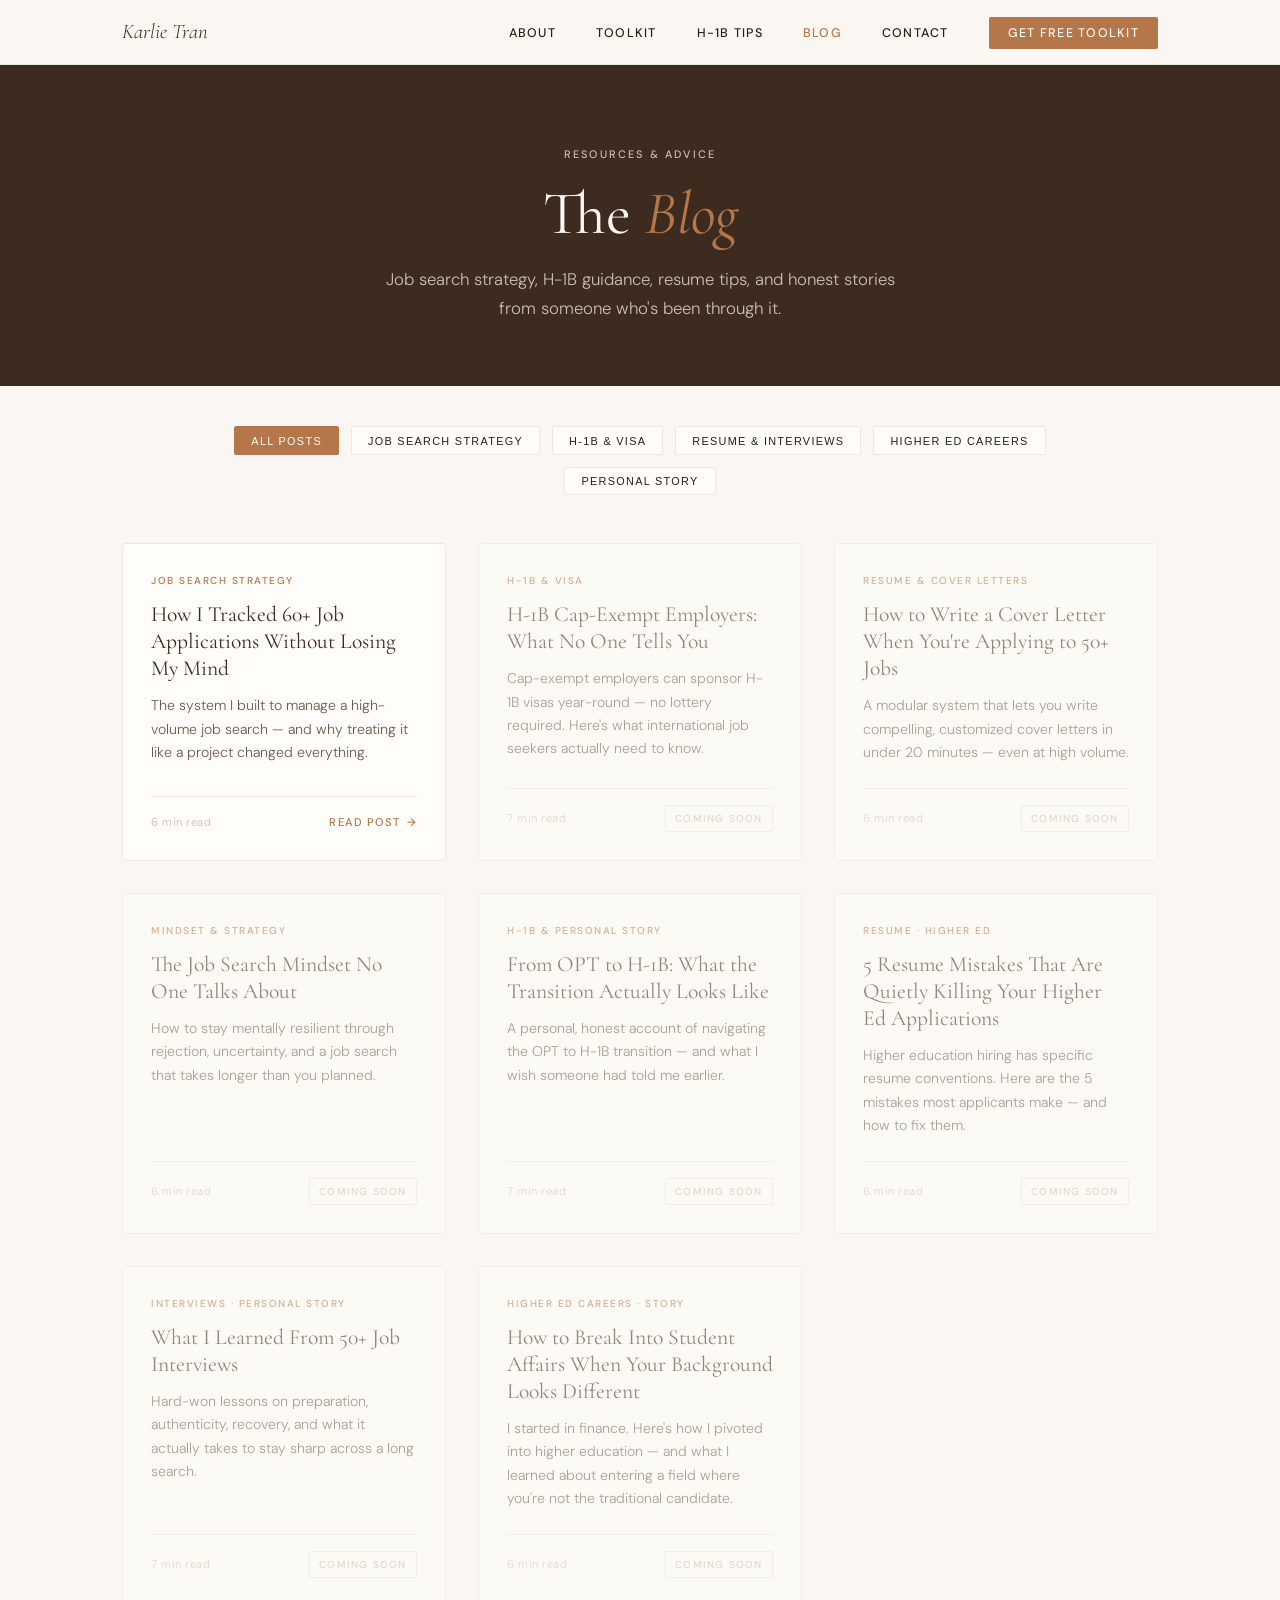
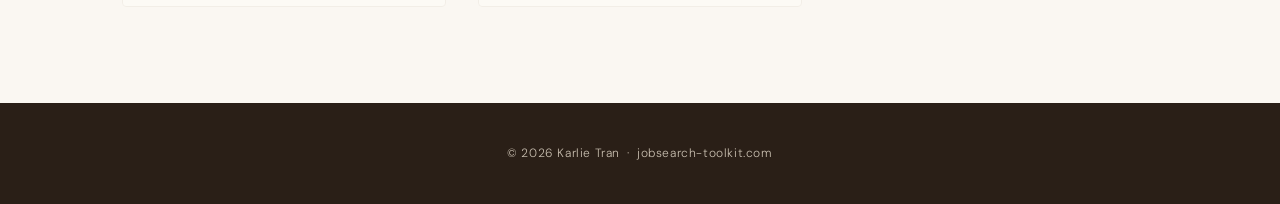
==== blog/index.html @ 343ec94d "Add files via upload" ====
<!DOCTYPE html>
<html lang="en">
<head>
  <meta charset="utf-8" />
  <meta name="viewport" content="width=device-width, initial-scale=1" />
  <title>Blog | Job Search Toolkit by Karlie Tran</title>
  <meta name="description" content="Career advice, H-1B tips, resume guidance, and job search strategy from Karlie Tran — Hall Coordinator at the University of Iowa." />
  <meta name="author" content="Karlie Tran" />
  <link rel="canonical" href="https://jobsearch-toolkit.com/blog/" />
  <meta property="og:type" content="website" />
  <meta property="og:url" content="https://jobsearch-toolkit.com/blog/" />
  <meta property="og:title" content="Blog | Job Search Toolkit by Karlie Tran" />
  <meta property="og:description" content="Career advice, H-1B tips, resume guidance, and job search strategy from Karlie Tran." />
  <link rel="preconnect" href="https://fonts.googleapis.com" />
  <link rel="preconnect" href="https://fonts.gstatic.com" crossorigin />
  <link href="https://fonts.googleapis.com/css2?family=Cormorant+Garamond:ital,wght@0,300;0,400;0,600;1,300;1,400&family=DM+Sans:wght@300;400;500&display=swap" rel="stylesheet" />
  <style>
    :root {
      --cream: #faf7f2;
      --sand: #ede8df;
      --taupe: #c9bfb0;
      --sienna: #b5764a;
      --sienna-dk: #8f5735;
      --bark: #3d2b1f;
      --ink: #2a1f17;
      --mist: #f2ede6;
      --warm-white: #fffdf9;
      --font-display: 'Cormorant Garamond', Georgia, serif;
      --font-body: 'DM Sans', system-ui, sans-serif;
      --transition: 0.3s ease;
    }
    *, *::before, *::after { box-sizing: border-box; margin: 0; padding: 0; }
    html { font-size: 16px; scroll-behavior: smooth; }
    body { background: var(--cream); color: var(--ink); font-family: var(--font-body); font-weight: 300; line-height: 1.7; }
    a { color: var(--sienna); text-decoration: none; }
    a:hover { text-decoration: underline; }
    strong { font-weight: 500; color: var(--bark); }

    /* Nav */
    nav {
      position: sticky; top: 0;
      background: rgba(250,247,242,0.94);
      backdrop-filter: blur(10px);
      border-bottom: 1px solid var(--sand);
      z-index: 10;
    }
    .nav-inner {
      display: flex; align-items: center; justify-content: space-between;
      max-width: 1100px; margin: 0 auto; padding: 0 2rem; height: 64px;
    }
    .nav-logo { font-family: var(--font-display); font-style: italic; font-size: 1.3rem; color: var(--bark); }
    .nav-links { display: flex; gap: 2.5rem; list-style: none; }
    .nav-links a { font-size: 0.78rem; font-weight: 500; letter-spacing: 0.1em; text-transform: uppercase; color: var(--ink); transition: color var(--transition); }
    .nav-links a:hover, .nav-links a.active { color: var(--sienna); text-decoration: none; }
    .nav-cta { background: var(--sienna); color: var(--warm-white) !important; padding: 0.5rem 1.2rem; border-radius: 2px; }
    .nav-cta:hover { background: var(--sienna-dk) !important; }
    .nav-toggle { display: none; flex-direction: column; gap: 5px; cursor: pointer; background: none; border: none; padding: 4px; }
    .nav-toggle span { display: block; width: 24px; height: 1.5px; background: var(--ink); }
    @media (max-width: 768px) {
      .nav-links { display: none; }
      .nav-links.open { display: flex; flex-direction: column; position: fixed; top: 64px; left: 0; right: 0; background: var(--cream); border-bottom: 1px solid var(--sand); padding: 1.5rem 2rem; gap: 1.25rem; }
      .nav-toggle { display: flex; }
      .nav-cta-li { display: none; }
    }

    /* Page hero */
    .page-hero {
      background: var(--bark);
      padding: 5rem 2rem 4rem;
      text-align: center;
    }
    .page-hero .eyebrow {
      font-size: 0.68rem; font-weight: 500; letter-spacing: 0.2em;
      text-transform: uppercase; color: var(--taupe);
      display: block; margin-bottom: 1rem;
    }
    .page-hero h1 {
      font-family: var(--font-display);
      font-size: clamp(2.5rem, 5vw, 3.8rem);
      font-weight: 400; color: var(--cream); line-height: 1.15;
      margin-bottom: 1rem;
    }
    .page-hero h1 em { font-style: italic; color: var(--sienna); }
    .page-hero p { color: var(--taupe); font-size: 1.05rem; max-width: 520px; margin: 0 auto; }

    /* Filter tags */
    .filter-bar {
      display: flex; gap: 0.75rem; flex-wrap: wrap;
      justify-content: center;
      padding: 2.5rem 2rem 0;
      max-width: 900px; margin: 0 auto;
    }
    .filter-tag {
      font-size: 0.68rem; font-weight: 500; letter-spacing: 0.12em;
      text-transform: uppercase; padding: 0.45rem 1rem;
      border: 1px solid var(--sand); border-radius: 2px;
      color: var(--ink); cursor: pointer; background: var(--warm-white);
      transition: all var(--transition);
    }
    .filter-tag:hover, .filter-tag.active {
      background: var(--sienna); color: var(--warm-white);
      border-color: var(--sienna);
    }

    /* Blog grid */
    .blog-grid {
      display: grid;
      grid-template-columns: repeat(auto-fill, minmax(300px, 1fr));
      gap: 2rem;
      max-width: 1100px; margin: 3rem auto 6rem;
      padding: 0 2rem;
    }

    /* Post card */
    .post-card {
      background: var(--warm-white);
      border: 1px solid var(--sand);
      border-radius: 4px;
      overflow: hidden;
      transition: transform var(--transition), box-shadow var(--transition);
      display: flex; flex-direction: column;
    }
    .post-card:hover {
      transform: translateY(-4px);
      box-shadow: 0 12px 40px rgba(61,43,31,0.1);
    }
    .post-card-body { padding: 1.75rem; flex: 1; display: flex; flex-direction: column; }
    .post-tag {
      font-size: 0.63rem; font-weight: 500; letter-spacing: 0.15em;
      text-transform: uppercase; color: var(--sienna);
      margin-bottom: 0.75rem; display: block;
    }
    .post-card h2 {
      font-family: var(--font-display);
      font-size: 1.35rem; font-weight: 400;
      color: var(--bark); line-height: 1.25;
      margin-bottom: 0.75rem;
    }
    .post-card p {
      font-size: 0.88rem; color: #6b5a4e;
      line-height: 1.65; flex: 1;
      margin-bottom: 1.5rem;
    }
    .post-card-footer {
      display: flex; align-items: center; justify-content: space-between;
      padding-top: 1rem;
      border-top: 1px solid var(--sand);
      margin-top: auto;
    }
    .post-meta { font-size: 0.7rem; color: var(--taupe); letter-spacing: 0.05em; }
    .read-link {
      font-size: 0.7rem; font-weight: 500; letter-spacing: 0.1em;
      text-transform: uppercase; color: var(--sienna);
      transition: gap var(--transition);
      display: inline-flex; align-items: center; gap: 0.4rem;
    }
    .read-link::after { content: '→'; transition: transform var(--transition); }
    .read-link:hover::after { transform: translateX(4px); }
    .read-link:hover { text-decoration: none; }

    /* Coming soon cards */
    .post-card--soon {
      opacity: 0.55;
      pointer-events: none;
    }
    .coming-soon-badge {
      font-size: 0.63rem; font-weight: 500; letter-spacing: 0.12em;
      text-transform: uppercase; color: var(--taupe);
      border: 1px solid var(--sand);
      padding: 0.25rem 0.6rem; border-radius: 2px;
    }

    /* Footer */
    footer { background: var(--ink); color: var(--taupe); text-align: center; padding: 2.5rem; font-size: 0.75rem; letter-spacing: 0.05em; }
    footer a { color: var(--taupe); }
    footer a:hover { color: var(--cream); }
  </style>
</head>
<body>

  <nav>
    <div class="nav-inner">
      <a href="https://jobsearch-toolkit.com" class="nav-logo">Karlie Tran</a>
      <ul class="nav-links" id="nav-links">
        <li><a href="https://jobsearch-toolkit.com/#about">About</a></li>
        <li><a href="https://jobsearch-toolkit.com/#toolkit">Toolkit</a></li>
        <li><a href="https://jobsearch-toolkit.com/#h1b">H-1B Tips</a></li>
        <li><a href="https://jobsearch-toolkit.com/blog/" class="active">Blog</a></li>
        <li><a href="https://jobsearch-toolkit.com/#contact">Contact</a></li>
        <li class="nav-cta-li"><a href="https://jobsearch-toolkit.com/#toolkit" class="nav-cta">Get Free Toolkit</a></li>
      </ul>
      <button class="nav-toggle" id="nav-toggle" aria-label="Toggle navigation">
        <span></span><span></span><span></span>
      </button>
    </div>
  </nav>

  <header class="page-hero">
    <span class="eyebrow">Resources & Advice</span>
    <h1>The <em>Blog</em></h1>
    <p>Job search strategy, H-1B guidance, resume tips, and honest stories from someone who's been through it.</p>
  </header>

  <!-- Filter tags -->
  <div class="filter-bar">
    <button class="filter-tag active" data-filter="all">All Posts</button>
    <button class="filter-tag" data-filter="strategy">Job Search Strategy</button>
    <button class="filter-tag" data-filter="h1b">H-1B & Visa</button>
    <button class="filter-tag" data-filter="resume">Resume & Interviews</button>
    <button class="filter-tag" data-filter="highered">Higher Ed Careers</button>
    <button class="filter-tag" data-filter="story">Personal Story</button>
  </div>

  <!-- Blog grid -->
  <main class="blog-grid" id="blog-grid">

    <article class="post-card" data-tags="strategy">
      <div class="post-card-body">
        <span class="post-tag">Job Search Strategy</span>
        <h2>How I Tracked 60+ Job Applications Without Losing My Mind</h2>
        <p>The system I built to manage a high-volume job search — and why treating it like a project changed everything.</p>
        <div class="post-card-footer">
          <span class="post-meta">6 min read</span>
          <a href="https://jobsearch-toolkit.com/blog/how-i-tracked-60-applications.html" class="read-link">Read post</a>
        </div>
      </div>
    </article>

    <article class="post-card post-card--soon" data-tags="h1b">
      <div class="post-card-body">
        <span class="post-tag">H-1B & Visa</span>
        <h2>H-1B Cap-Exempt Employers: What No One Tells You</h2>
        <p>Cap-exempt employers can sponsor H-1B visas year-round — no lottery required. Here's what international job seekers actually need to know.</p>
        <div class="post-card-footer">
          <span class="post-meta">7 min read</span>
          <span class="coming-soon-badge">Coming Soon</span>
        </div>
      </div>
    </article>

    <article class="post-card post-card--soon" data-tags="resume">
      <div class="post-card-body">
        <span class="post-tag">Resume & Cover Letters</span>
        <h2>How to Write a Cover Letter When You're Applying to 50+ Jobs</h2>
        <p>A modular system that lets you write compelling, customized cover letters in under 20 minutes — even at high volume.</p>
        <div class="post-card-footer">
          <span class="post-meta">6 min read</span>
          <span class="coming-soon-badge">Coming Soon</span>
        </div>
      </div>
    </article>

    <article class="post-card post-card--soon" data-tags="strategy story">
      <div class="post-card-body">
        <span class="post-tag">Mindset & Strategy</span>
        <h2>The Job Search Mindset No One Talks About</h2>
        <p>How to stay mentally resilient through rejection, uncertainty, and a job search that takes longer than you planned.</p>
        <div class="post-card-footer">
          <span class="post-meta">6 min read</span>
          <span class="coming-soon-badge">Coming Soon</span>
        </div>
      </div>
    </article>

    <article class="post-card post-card--soon" data-tags="h1b story">
      <div class="post-card-body">
        <span class="post-tag">H-1B & Personal Story</span>
        <h2>From OPT to H-1B: What the Transition Actually Looks Like</h2>
        <p>A personal, honest account of navigating the OPT to H-1B transition — and what I wish someone had told me earlier.</p>
        <div class="post-card-footer">
          <span class="post-meta">7 min read</span>
          <span class="coming-soon-badge">Coming Soon</span>
        </div>
      </div>
    </article>

    <article class="post-card post-card--soon" data-tags="resume highered">
      <div class="post-card-body">
        <span class="post-tag">Resume · Higher Ed</span>
        <h2>5 Resume Mistakes That Are Quietly Killing Your Higher Ed Applications</h2>
        <p>Higher education hiring has specific resume conventions. Here are the 5 mistakes most applicants make — and how to fix them.</p>
        <div class="post-card-footer">
          <span class="post-meta">6 min read</span>
          <span class="coming-soon-badge">Coming Soon</span>
        </div>
      </div>
    </article>

    <article class="post-card post-card--soon" data-tags="resume story">
      <div class="post-card-body">
        <span class="post-tag">Interviews · Personal Story</span>
        <h2>What I Learned From 50+ Job Interviews</h2>
        <p>Hard-won lessons on preparation, authenticity, recovery, and what it actually takes to stay sharp across a long search.</p>
        <div class="post-card-footer">
          <span class="post-meta">7 min read</span>
          <span class="coming-soon-badge">Coming Soon</span>
        </div>
      </div>
    </article>

    <article class="post-card post-card--soon" data-tags="highered story">
      <div class="post-card-body">
        <span class="post-tag">Higher Ed Careers · Story</span>
        <h2>How to Break Into Student Affairs When Your Background Looks Different</h2>
        <p>I started in finance. Here's how I pivoted into higher education — and what I learned about entering a field where you're not the traditional candidate.</p>
        <div class="post-card-footer">
          <span class="post-meta">6 min read</span>
          <span class="coming-soon-badge">Coming Soon</span>
        </div>
      </div>
    </article>

  </main>

  <footer>
    <p>&copy; 2026 Karlie Tran &nbsp;·&nbsp; <a href="https://jobsearch-toolkit.com">jobsearch-toolkit.com</a></p>
  </footer>

  <script>
    // Mobile nav
    const toggle = document.getElementById('nav-toggle');
    const navLinks = document.getElementById('nav-links');
    toggle.addEventListener('click', () => navLinks.classList.toggle('open'));

    // Filter tags
    const filterBtns = document.querySelectorAll('.filter-tag');
    const cards = document.querySelectorAll('.post-card');

    filterBtns.forEach(btn => {
      btn.addEventListener('click', () => {
        filterBtns.forEach(b => b.classList.remove('active'));
        btn.classList.add('active');
        const filter = btn.dataset.filter;
        cards.forEach(card => {
          const tags = card.dataset.tags || '';
          card.style.display = (filter === 'all' || tags.includes(filter)) ? 'flex' : 'none';
        });
      });
    });
  </script>

</body>
</html>
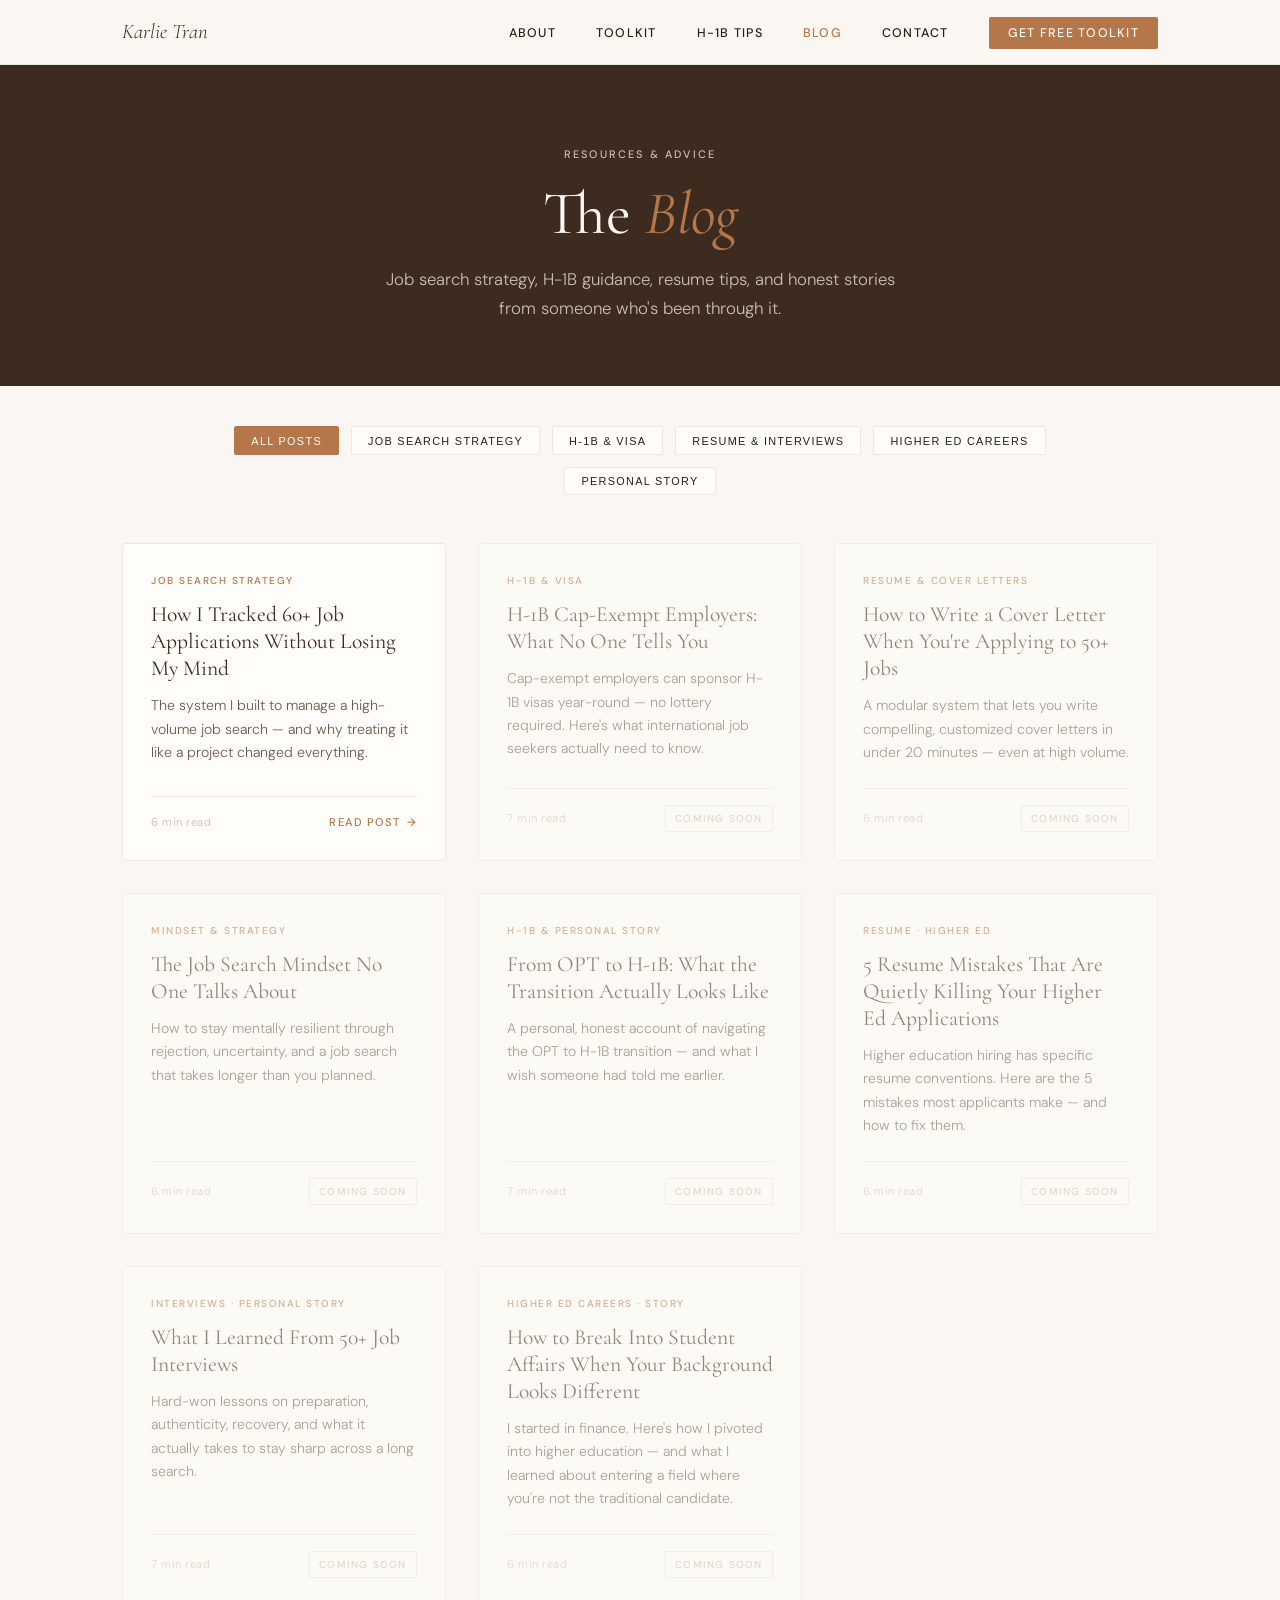
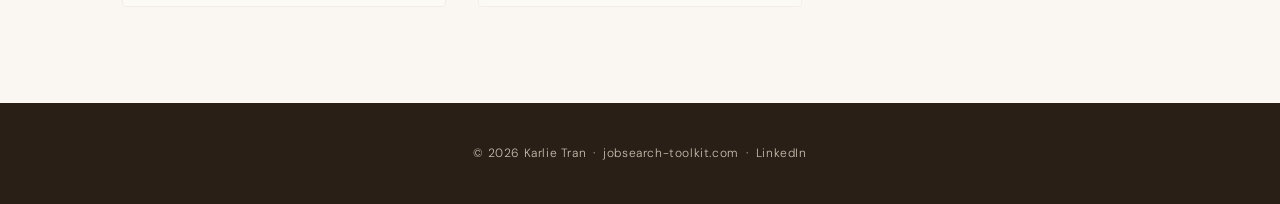
==== commit 41fc56bd: "Add files via upload" ====
--- a/blog/index.html
+++ b/blog/index.html
@@ -313,7 +313,7 @@
   </main>
 
   <footer>
-    <p>&copy; 2026 Karlie Tran &nbsp;·&nbsp; <a href="https://jobsearch-toolkit.com">jobsearch-toolkit.com</a></p>
+    <p>&copy; 2026 Karlie Tran &nbsp;·&nbsp; <a href="https://jobsearch-toolkit.com">jobsearch-toolkit.com</a> &nbsp;·&nbsp; <a href="https://www.linkedin.com/in/karlietran/" target="_blank" rel="noopener me">LinkedIn</a></p>
   </footer>
 
   <script>
